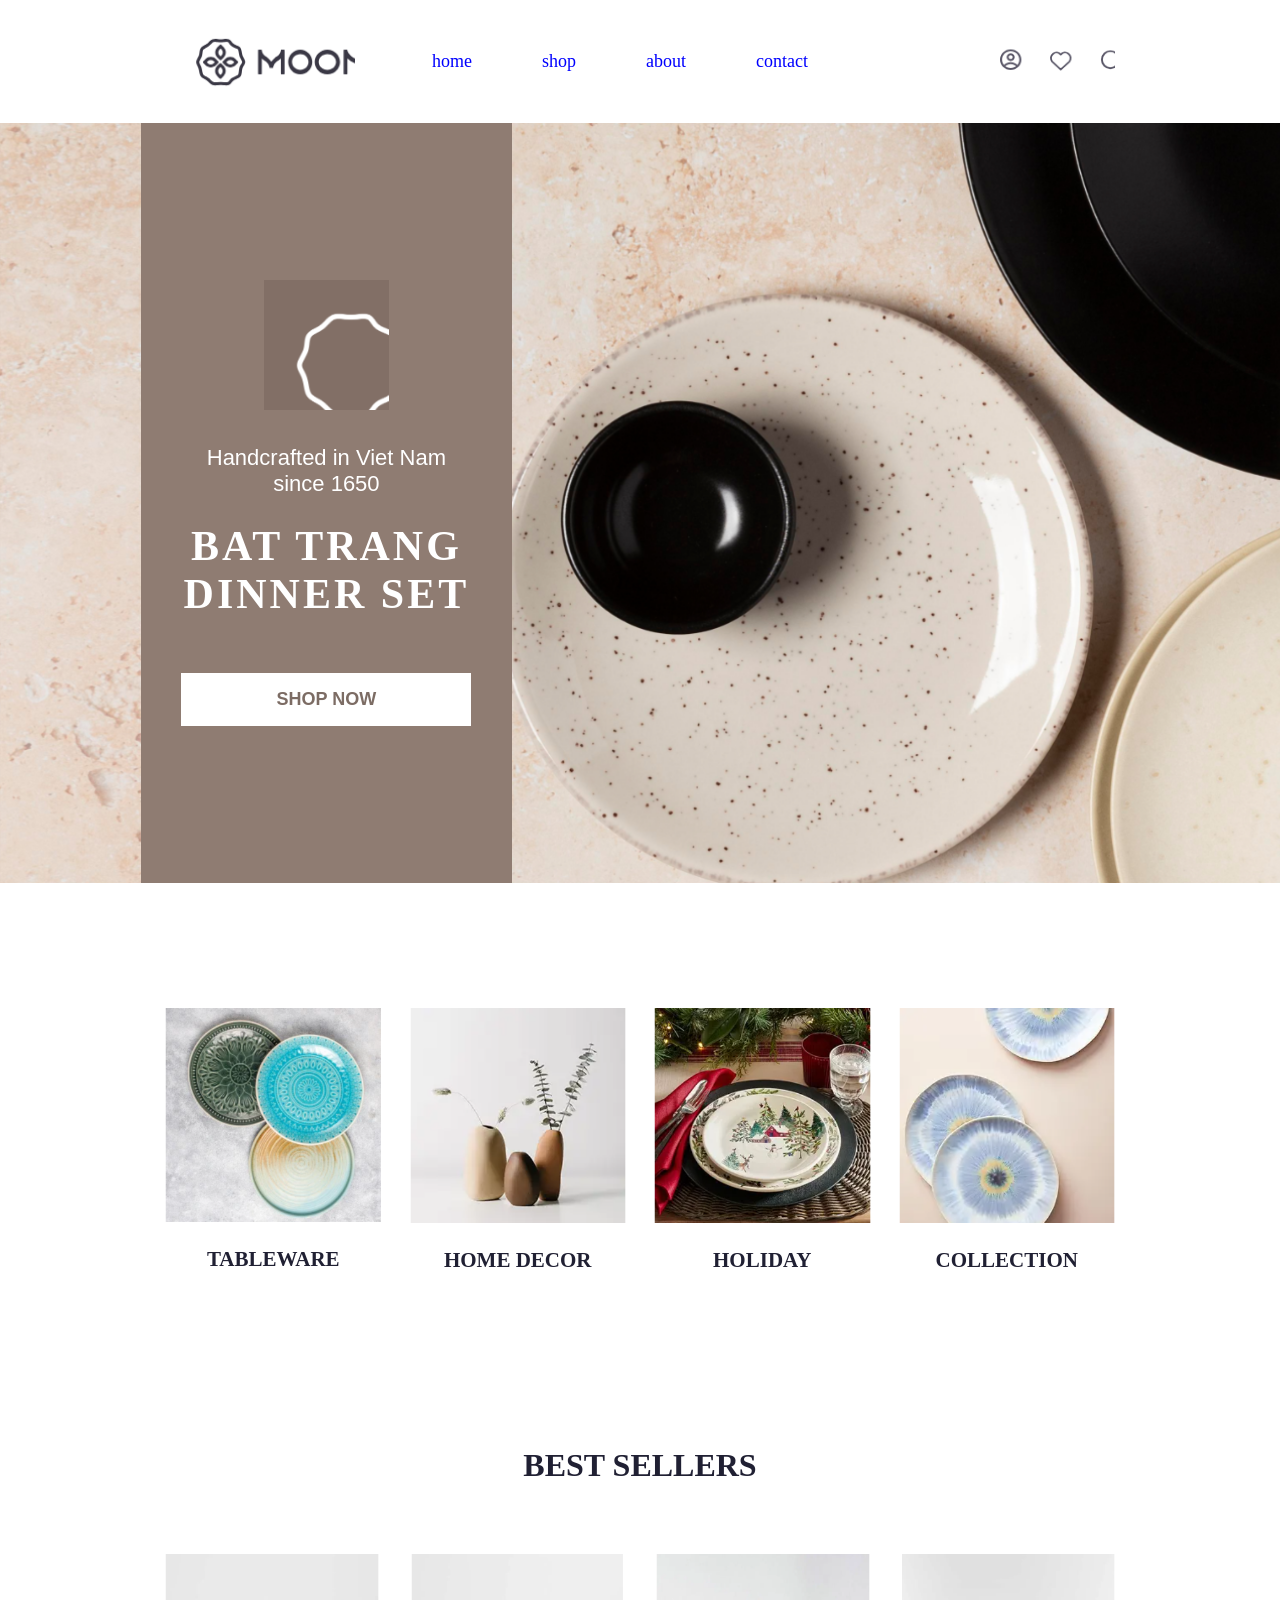
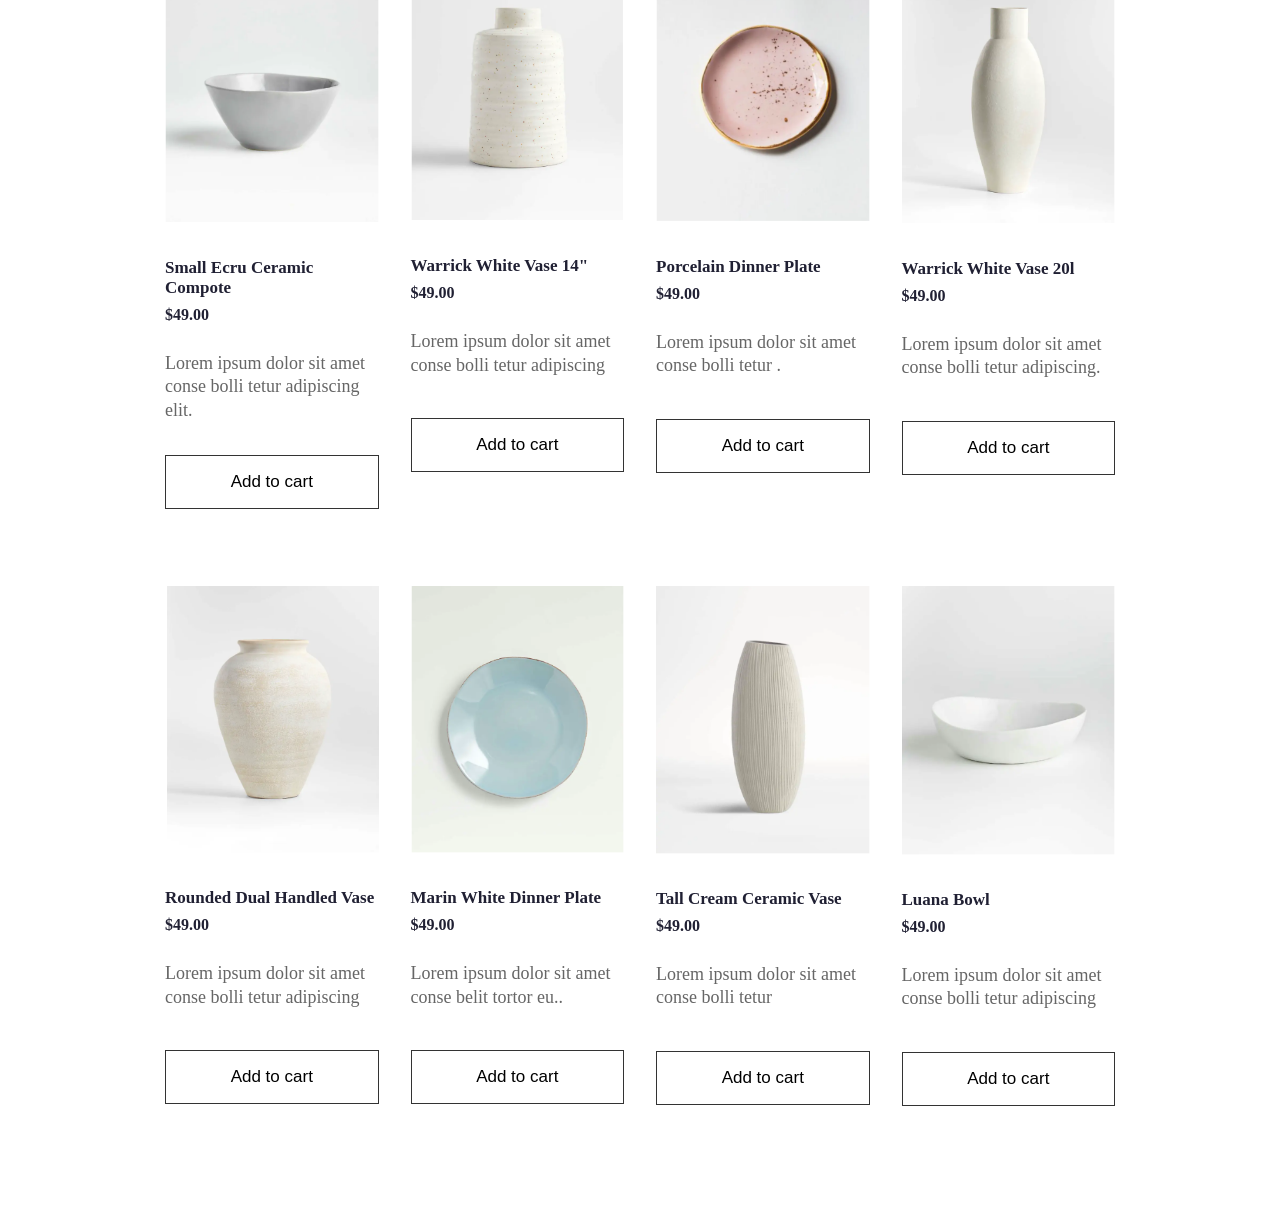
==== task-04-css-flexbox/index.html @ 55a56b1c "Add Task 04 CSS Flexbox" ====
<!DOCTYPE html>
<html lang="en">
<head>
    <meta charset="UTF-8">
    <meta name="viewport" content="width=device-width, initial-scale=1.0">
    <title>Moon Store</title>
    <link rel="stylesheet" href="assets/css/base.css">
    <link rel="stylesheet" href="assets/css/main.css">
</head>
<body>

    <header class="header">
        <div class="container">
            <div class="row header-row">
                <div class="logo">
                    <img src="imgs/moon-logo.png" alt="Moon logo">
                </div>

                <div class="nav">
                    <span>home</span>
                    <span>shop</span>
                    <span>about</span>
                    <span>contact</span>
                </div>

                <div class="header-icons">
                    <img src="imgs/header-icons.png" alt="Header icons">
                </div>
            </div>
        </div>
    </header>

    <section class="hero">
        <div class="hero-left-space"></div>

        <div class="hero-content">
            <img class="hero-symbol" src="imgs/hero-symbol.png" alt="Decoration">
            <p>Handcrafted in Viet Nam since 1650</p>
            <h1>BAT TRANG<br>DINNER SET</h1>
            <button type="button">SHOP NOW</button>
        </div>

        <div class="hero-image">
            <img src="imgs/hero-main.png" alt="Dinner set">
        </div>
    </section>

    <section class="collections">
        <div class="container">
            <div class="row collection-row">
                <div class="collection">
                    <img src="imgs/collection-1.png" alt="Tableware">
                    <h2>TABLEWARE</h2>
                </div>

                <div class="collection">
                    <img src="imgs/collection-2.png" alt="Home decor">
                    <h2>HOME DECOR</h2>
                </div>

                <div class="collection">
                    <img src="imgs/collection-3.png" alt="Holiday">
                    <h2>HOLIDAY</h2>
                </div>

                <div class="collection">
                    <img src="imgs/collection-4.png" alt="Collection">
                    <h2>COLLECTION</h2>
                </div>
            </div>
        </div>
    </section>

    <section class="best-sellers">
        <div class="container">
            <h2 class="section-title">BEST SELLERS</h2>

            <div class="row products-row">
                <div class="product">
                    <img src="imgs/product-1.png" alt="Small Ecru Ceramic Compote">
                    <h3>Small Ecru Ceramic Compote</h3>
                    <strong>$49.00</strong>
                    <p>Lorem ipsum dolor sit amet conse bolli tetur adipiscing elit.</p>
                    <button type="button">Add to cart</button>
                </div>

                <div class="product">
                    <img src="imgs/product-2.png" alt="Warrick White Vase">
                    <h3>Warrick White Vase 14"</h3>
                    <strong>$49.00</strong>
                    <p>Lorem ipsum dolor sit amet conse bolli tetur adipiscing</p>
                    <button type="button">Add to cart</button>
                </div>

                <div class="product">
                    <img src="imgs/product-3.png" alt="Porcelain Dinner Plate">
                    <h3>Porcelain Dinner Plate</h3>
                    <strong>$49.00</strong>
                    <p>Lorem ipsum dolor sit amet conse bolli tetur .</p>
                    <button type="button">Add to cart</button>
                </div>

                <div class="product">
                    <img src="imgs/product-4.png" alt="Warrick White Vase 20">
                    <h3>Warrick White Vase 20l</h3>
                    <strong>$49.00</strong>
                    <p>Lorem ipsum dolor sit amet conse bolli tetur adipiscing.</p>
                    <button type="button">Add to cart</button>
                </div>

                <div class="product">
                    <img src="imgs/product-5.png" alt="Rounded Dual Handled Vase">
                    <h3>Rounded Dual Handled Vase</h3>
                    <strong>$49.00</strong>
                    <p>Lorem ipsum dolor sit amet conse bolli tetur adipiscing</p>
                    <button type="button">Add to cart</button>
                </div>

                <div class="product">
                    <img src="imgs/product-6.png" alt="Marin White Dinner Plate">
                    <h3>Marin White Dinner Plate</h3>
                    <strong>$49.00</strong>
                    <p>Lorem ipsum dolor sit amet conse belit tortor eu..</p>
                    <button type="button">Add to cart</button>
                </div>

                <div class="product">
                    <img src="imgs/product-7.png" alt="Tall Cream Ceramic Vase">
                    <h3>Tall Cream Ceramic Vase</h3>
                    <strong>$49.00</strong>
                    <p>Lorem ipsum dolor sit amet conse bolli tetur</p>
                    <button type="button">Add to cart</button>
                </div>

                <div class="product">
                    <img src="imgs/product-8.png" alt="Luana Bowl">
                    <h3>Luana Bowl</h3>
                    <strong>$49.00</strong>
                    <p>Lorem ipsum dolor sit amet conse bolli tetur adipiscing</p>
                    <button type="button">Add to cart</button>
                </div>
            </div>
        </div>
    </section>

</body>
</html>
---- task-04-css-flexbox/assets/css/base.css ----
* {
    box-sizing: border-box;
}

body {
    margin: 0;
    color: #202033;
    background-color: white;
}

img {
    display: block;
}

.container {
    width: calc(100% - 330px);
    margin: auto;
}

.row {
    display: flex;
    flex-wrap: wrap;
    align-items: center;
}
---- task-04-css-flexbox/assets/css/main.css ----
.header {
    background-color: white;
    padding: 28px 0;
}

.header-row {
    justify-content: space-between;
}

.logo img {
    width: 190px;
}

.nav {
    display: flex;
    gap: 70px;
    align-items: center;
}

.nav span {
    color: blue;
    font-size: 18px;
}

.header-icons img {
    width: 230px;
}

.hero {
    display: flex;
    min-height: 760px;
    background-image: url("../../imgs/hero-texture.png");
    background-size: 230px 100%;
}

.hero-left-space {
    width: 11%;
}

.hero-content {
    width: 29%;
    background-color: #8f7c72;
    color: white;
    display: flex;
    flex-direction: column;
    justify-content: center;
    align-items: center;
    text-align: center;
    padding: 40px;
}

.hero-symbol {
    width: 125px;
    margin-bottom: 35px;
}

.hero-content p {
    font-family: Arial, sans-serif;
    font-size: 22px;
    margin: 0 0 25px;
}

.hero-content h1 {
    font-size: 42px;
    letter-spacing: 3px;
    margin: 0 0 55px;
}

.hero-content button {
    width: 290px;
    padding: 16px;
    background-color: white;
    border: none;
    color: #7c6c64;
    font-size: 18px;
    font-weight: bold;
}

.hero-image {
    width: 60%;
    overflow: hidden;
}

.hero-image img {
    width: 100%;
    height: 100%;
    object-fit: cover;
}

.collections {
    padding: 125px 0 90px;
}

.collection-row {
    gap: 28px;
    justify-content: space-between;
    align-items: flex-start;
}

.collection {
    width: calc((100% - 84px) / 4);
    text-align: center;
}

.collection img {
    width: 100%;
}

.collection h2 {
    font-size: 21px;
    margin-top: 25px;
}

.best-sellers {
    padding: 40px 0 70px;
}

.section-title {
    text-align: center;
    font-size: 32px;
    margin-bottom: 70px;
}

.products-row {
    gap: 32px;
    align-items: stretch;
}

.product {
    width: calc((100% - 96px) / 4);
    margin-bottom: 45px;
}

.product img {
    width: 100%;
    margin-bottom: 35px;
}

.product h3 {
    font-size: 17px;
    margin: 0 0 8px;
}

.product strong {
    display: block;
    margin-bottom: 28px;
}

.product p {
    min-height: 55px;
    color: #666;
    font-size: 18px;
    line-height: 1.3;
}

.product button {
    width: 100%;
    padding: 16px;
    margin-top: 15px;
    background-color: white;
    border: 1px solid #333;
    font-size: 17px;
}

@media (max-width: 1100px) {
    .container {
        width: 92%;
    }

    .nav {
        gap: 25px;
    }

    .header-icons img {
        width: 180px;
    }

    .hero-left-space {
        display: none;
    }

    .hero-content {
        width: 40%;
    }

    .hero-image {
        width: 60%;
    }

    .collection,
    .product {
        width: calc((100% - 28px) / 2);
    }
}
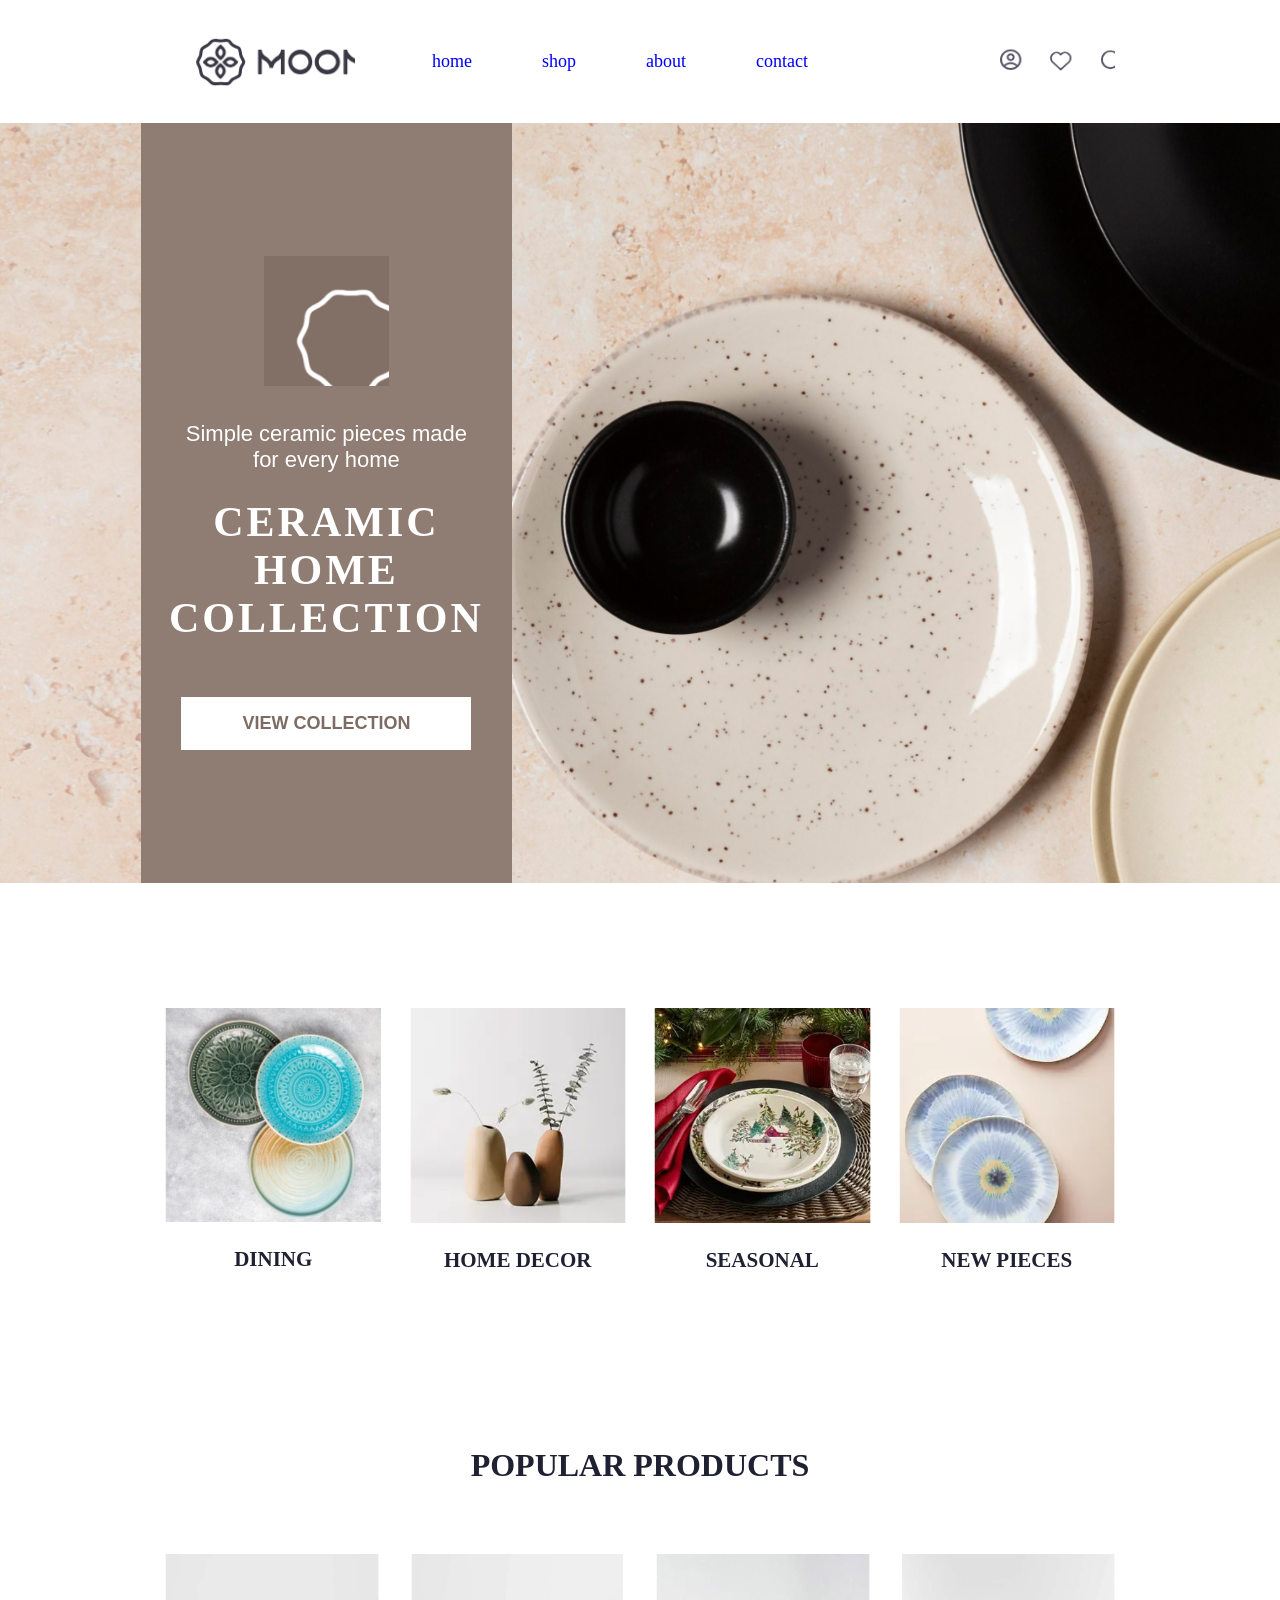
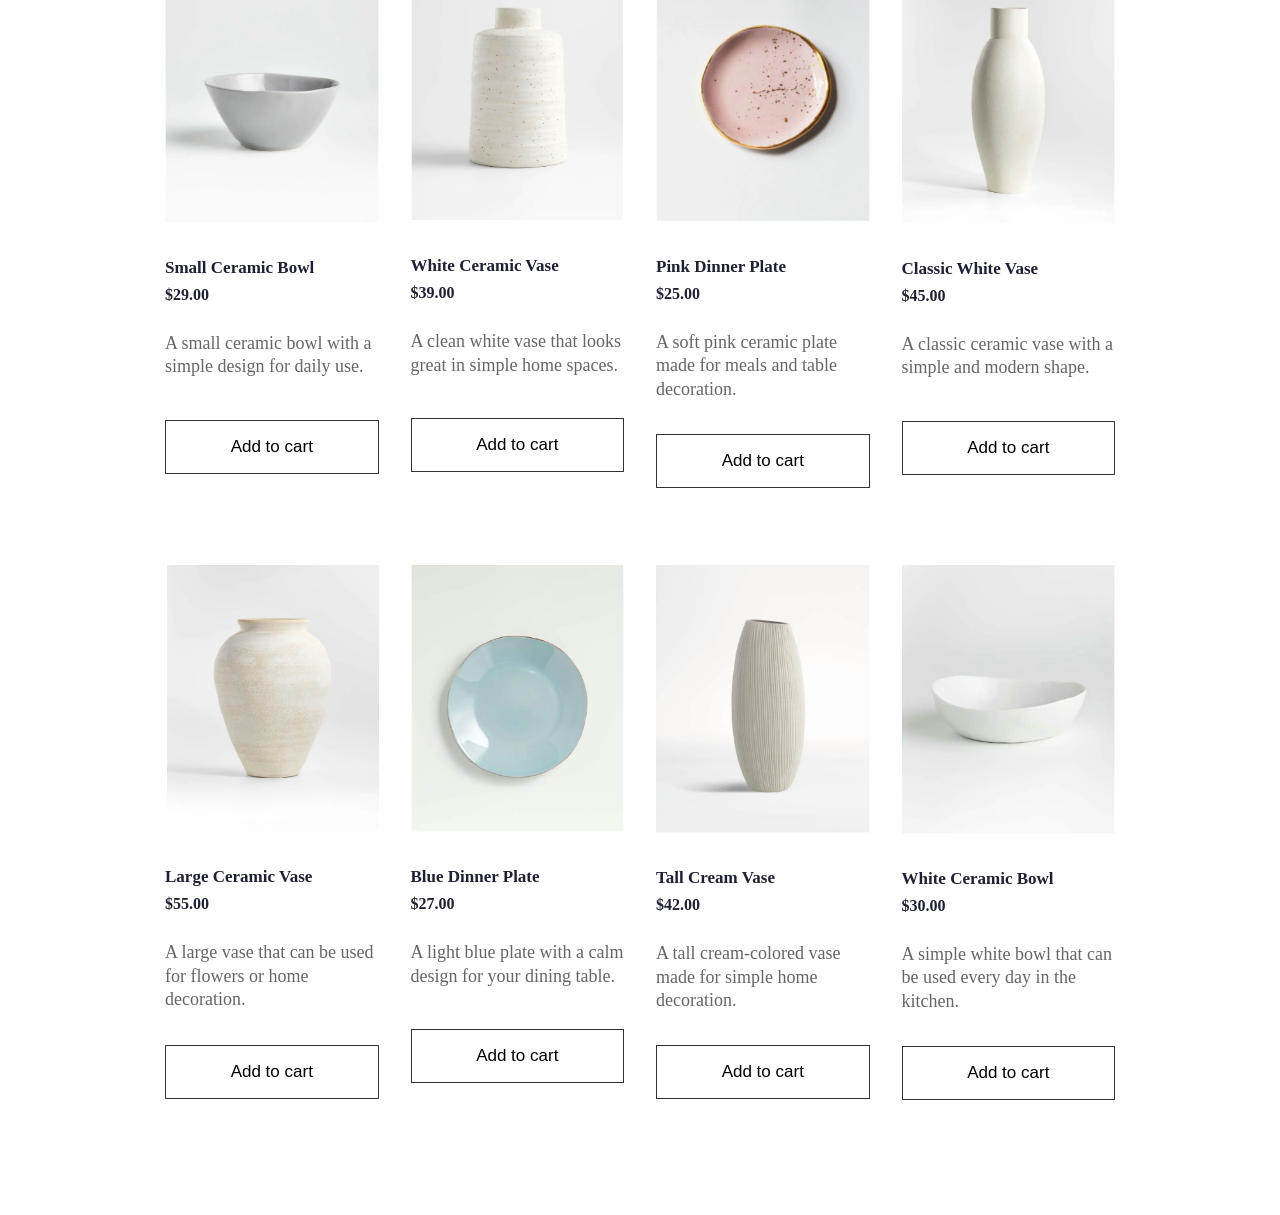
==== commit 05f247ef: "Update Task 04 content" ====
--- a/task-04-css-flexbox/index.html
+++ b/task-04-css-flexbox/index.html
@@ -1,17 +1,21 @@
 <!DOCTYPE html>
 <html lang="en">
+
 <head>
     <meta charset="UTF-8">
     <meta name="viewport" content="width=device-width, initial-scale=1.0">
-    <title>Moon Store</title>
+    <title>Moon Ceramic Store</title>
+
     <link rel="stylesheet" href="assets/css/base.css">
     <link rel="stylesheet" href="assets/css/main.css">
 </head>
+
 <body>
 
     <header class="header">
         <div class="container">
             <div class="row header-row">
+
                 <div class="logo">
                     <img src="imgs/moon-logo.png" alt="Moon logo">
                 </div>
@@ -26,122 +30,219 @@
                 <div class="header-icons">
                     <img src="imgs/header-icons.png" alt="Header icons">
                 </div>
+
             </div>
         </div>
     </header>
 
+
     <section class="hero">
+
         <div class="hero-left-space"></div>
 
         <div class="hero-content">
             <img class="hero-symbol" src="imgs/hero-symbol.png" alt="Decoration">
-            <p>Handcrafted in Viet Nam since 1650</p>
-            <h1>BAT TRANG<br>DINNER SET</h1>
-            <button type="button">SHOP NOW</button>
+
+            <p>Simple ceramic pieces made for every home</p>
+
+            <h1>
+                CERAMIC HOME
+                <br>
+                COLLECTION
+            </h1>
+
+            <button type="button">VIEW COLLECTION</button>
         </div>
 
         <div class="hero-image">
-            <img src="imgs/hero-main.png" alt="Dinner set">
-        </div>
+            <img src="imgs/hero-main.png" alt="Ceramic dinner set">
+        </div>
+
     </section>
 
+
     <section class="collections">
+
         <div class="container">
+
             <div class="row collection-row">
-                <div class="collection">
-                    <img src="imgs/collection-1.png" alt="Tableware">
-                    <h2>TABLEWARE</h2>
-                </div>
-
-                <div class="collection">
-                    <img src="imgs/collection-2.png" alt="Home decor">
+
+                <div class="collection">
+                    <img src="imgs/collection-1.png" alt="Dining collection">
+                    <h2>DINING</h2>
+                </div>
+
+                <div class="collection">
+                    <img src="imgs/collection-2.png" alt="Home decoration">
                     <h2>HOME DECOR</h2>
                 </div>
 
                 <div class="collection">
-                    <img src="imgs/collection-3.png" alt="Holiday">
-                    <h2>HOLIDAY</h2>
-                </div>
-
-                <div class="collection">
-                    <img src="imgs/collection-4.png" alt="Collection">
-                    <h2>COLLECTION</h2>
-                </div>
+                    <img src="imgs/collection-3.png" alt="Seasonal collection">
+                    <h2>SEASONAL</h2>
+                </div>
+
+                <div class="collection">
+                    <img src="imgs/collection-4.png" alt="New ceramic pieces">
+                    <h2>NEW PIECES</h2>
+                </div>
+
             </div>
-        </div>
+
+        </div>
+
     </section>
 
+
     <section class="best-sellers">
+
         <div class="container">
-            <h2 class="section-title">BEST SELLERS</h2>
+
+            <h2 class="section-title">POPULAR PRODUCTS</h2>
 
             <div class="row products-row">
-                <div class="product">
-                    <img src="imgs/product-1.png" alt="Small Ecru Ceramic Compote">
-                    <h3>Small Ecru Ceramic Compote</h3>
-                    <strong>$49.00</strong>
-                    <p>Lorem ipsum dolor sit amet conse bolli tetur adipiscing elit.</p>
-                    <button type="button">Add to cart</button>
-                </div>
-
-                <div class="product">
-                    <img src="imgs/product-2.png" alt="Warrick White Vase">
-                    <h3>Warrick White Vase 14"</h3>
-                    <strong>$49.00</strong>
-                    <p>Lorem ipsum dolor sit amet conse bolli tetur adipiscing</p>
-                    <button type="button">Add to cart</button>
-                </div>
-
-                <div class="product">
-                    <img src="imgs/product-3.png" alt="Porcelain Dinner Plate">
-                    <h3>Porcelain Dinner Plate</h3>
-                    <strong>$49.00</strong>
-                    <p>Lorem ipsum dolor sit amet conse bolli tetur .</p>
-                    <button type="button">Add to cart</button>
-                </div>
-
-                <div class="product">
-                    <img src="imgs/product-4.png" alt="Warrick White Vase 20">
-                    <h3>Warrick White Vase 20l</h3>
-                    <strong>$49.00</strong>
-                    <p>Lorem ipsum dolor sit amet conse bolli tetur adipiscing.</p>
-                    <button type="button">Add to cart</button>
-                </div>
-
-                <div class="product">
-                    <img src="imgs/product-5.png" alt="Rounded Dual Handled Vase">
-                    <h3>Rounded Dual Handled Vase</h3>
-                    <strong>$49.00</strong>
-                    <p>Lorem ipsum dolor sit amet conse bolli tetur adipiscing</p>
-                    <button type="button">Add to cart</button>
-                </div>
-
-                <div class="product">
-                    <img src="imgs/product-6.png" alt="Marin White Dinner Plate">
-                    <h3>Marin White Dinner Plate</h3>
-                    <strong>$49.00</strong>
-                    <p>Lorem ipsum dolor sit amet conse belit tortor eu..</p>
-                    <button type="button">Add to cart</button>
-                </div>
-
-                <div class="product">
-                    <img src="imgs/product-7.png" alt="Tall Cream Ceramic Vase">
-                    <h3>Tall Cream Ceramic Vase</h3>
-                    <strong>$49.00</strong>
-                    <p>Lorem ipsum dolor sit amet conse bolli tetur</p>
-                    <button type="button">Add to cart</button>
-                </div>
-
-                <div class="product">
-                    <img src="imgs/product-8.png" alt="Luana Bowl">
-                    <h3>Luana Bowl</h3>
-                    <strong>$49.00</strong>
-                    <p>Lorem ipsum dolor sit amet conse bolli tetur adipiscing</p>
-                    <button type="button">Add to cart</button>
-                </div>
+
+                <div class="product">
+
+                    <img src="imgs/product-1.png" alt="Small ceramic bowl">
+
+                    <h3>Small Ceramic Bowl</h3>
+
+                    <strong>$29.00</strong>
+
+                    <p>
+                        A small ceramic bowl with a simple design for daily use.
+                    </p>
+
+                    <button type="button">Add to cart</button>
+
+                </div>
+
+
+                <div class="product">
+
+                    <img src="imgs/product-2.png" alt="White ceramic vase">
+
+                    <h3>White Ceramic Vase</h3>
+
+                    <strong>$39.00</strong>
+
+                    <p>
+                        A clean white vase that looks great in simple home spaces.
+                    </p>
+
+                    <button type="button">Add to cart</button>
+
+                </div>
+
+
+                <div class="product">
+
+                    <img src="imgs/product-3.png" alt="Pink dinner plate">
+
+                    <h3>Pink Dinner Plate</h3>
+
+                    <strong>$25.00</strong>
+
+                    <p>
+                        A soft pink ceramic plate made for meals and table decoration.
+                    </p>
+
+                    <button type="button">Add to cart</button>
+
+                </div>
+
+
+                <div class="product">
+
+                    <img src="imgs/product-4.png" alt="Classic white vase">
+
+                    <h3>Classic White Vase</h3>
+
+                    <strong>$45.00</strong>
+
+                    <p>
+                        A classic ceramic vase with a simple and modern shape.
+                    </p>
+
+                    <button type="button">Add to cart</button>
+
+                </div>
+
+
+                <div class="product">
+
+                    <img src="imgs/product-5.png" alt="Large ceramic vase">
+
+                    <h3>Large Ceramic Vase</h3>
+
+                    <strong>$55.00</strong>
+
+                    <p>
+                        A large vase that can be used for flowers or home decoration.
+                    </p>
+
+                    <button type="button">Add to cart</button>
+
+                </div>
+
+
+                <div class="product">
+
+                    <img src="imgs/product-6.png" alt="Blue dinner plate">
+
+                    <h3>Blue Dinner Plate</h3>
+
+                    <strong>$27.00</strong>
+
+                    <p>
+                        A light blue plate with a calm design for your dining table.
+                    </p>
+
+                    <button type="button">Add to cart</button>
+
+                </div>
+
+
+                <div class="product">
+
+                    <img src="imgs/product-7.png" alt="Tall cream vase">
+
+                    <h3>Tall Cream Vase</h3>
+
+                    <strong>$42.00</strong>
+
+                    <p>
+                        A tall cream-colored vase made for simple home decoration.
+                    </p>
+
+                    <button type="button">Add to cart</button>
+
+                </div>
+
+
+                <div class="product">
+
+                    <img src="imgs/product-8.png" alt="White ceramic bowl">
+
+                    <h3>White Ceramic Bowl</h3>
+
+                    <strong>$30.00</strong>
+
+                    <p>
+                        A simple white bowl that can be used every day in the kitchen.
+                    </p>
+
+                    <button type="button">Add to cart</button>
+
+                </div>
+
             </div>
-        </div>
+
+        </div>
+
     </section>
 
 </body>
-</html>
+
+</html>
